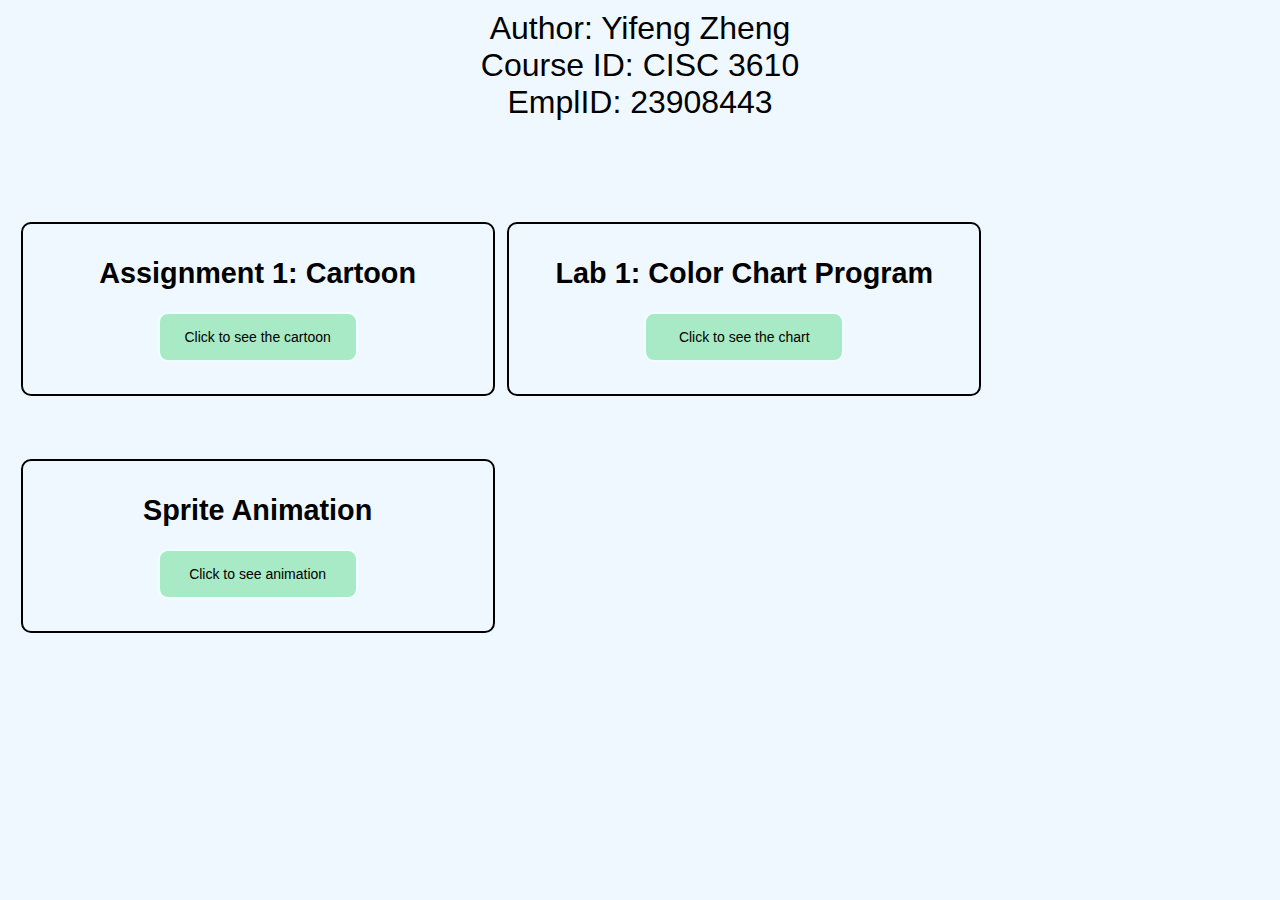
==== index.html @ 72d51e5a "inital work for sprtie animation project" ====
<!DOCTYPE html5>
<html lang="en">
    <head>
        <meta charset="UTF-8" />
        <meta http-equiv="X-UA-Compatible" content="IE=edge" />
        <meta name="viewport" content="width=device-width, initial-scale=1.0" />
        <title>CISC 3610 Assignment 1</title>
        <link rel="stylesheet" href="./style.css" />
    </head>
    <body>
        <header id="index-header">
            Author: Yifeng Zheng <br />
            Course ID: CISC 3610 <br />
            EmplID: 23908443
        </header>
        <div id="gridContainer">
            <div id="main-content" class="Assignment-Card">
                <h1 id="section-header">Assignment 1: Cartoon</h1>
                <a href="./Cartoon/html/cartoon.html"
                    ><button id="button-to-media">
                        Click to see the cartoon
                    </button></a
                >
                <br />
            </div>
            <div id="main-content" class="Assignment-Card">
                <h1 id="section-header">Lab 1: Color Chart Program</h1>
                <a href="./Labs/Lab09192022/colorChart.html"
                    ><button id="button-to-media">
                        Click to see the chart
                    </button></a
                >
                <br />
            </div>
            <div id="main-content" class="Assignment-Card">
                <h1 id="section-header">Sprite Animation</h1>
                <a href="./SpriteAnimation/html/animation.html"
                    ><button id="button-to-media">
                        Click to see animation
                    </button></a
                >
            </div>
        </div>
    </body>
</html>
---- style.css ----
body {
    background-color: aliceblue;
}

#index-header {
    margin-top: 10px;
    margin-bottom: 20px;
    text-align: center;
    font-family: "Trebuchet MS", "Lucida Sans Unicode", "Lucida Grande",
        "Lucida Sans", Arial, sans-serif;
    font-size: 2rem;
}

#gridContainer {
    margin-top: 3%;
    /* display: grid;
    grid-template-columns: auto auto auto auto;
    grid-column-gap: 1px;
    grid-row-gap: 20px; */
}

.Assignment-Card {
    border: 2px solid black;
    border-radius: 10px;
}

#main-content {
    width: 450px;
    height: 150px;
    text-align: center;
    float: left;
    margin-top: 5%;
    font-family: "Trebuchet MS", "Lucida Sans Unicode", "Lucida Grande",
        "Lucida Sans", Arial, sans-serif;
    padding: 10px;
    gap: 20px;
    margin-left: 1%;
}

#section-header {
    font-size: 1.8rem;
    margin: 5%;
}

#button-to-media {
    width: 200px;
    height: 50px;
    padding: 10px;
    border: 2px solid azure;
    background-color: #a8eac6;
    border-radius: 10px;
    font-size: 14px;
}
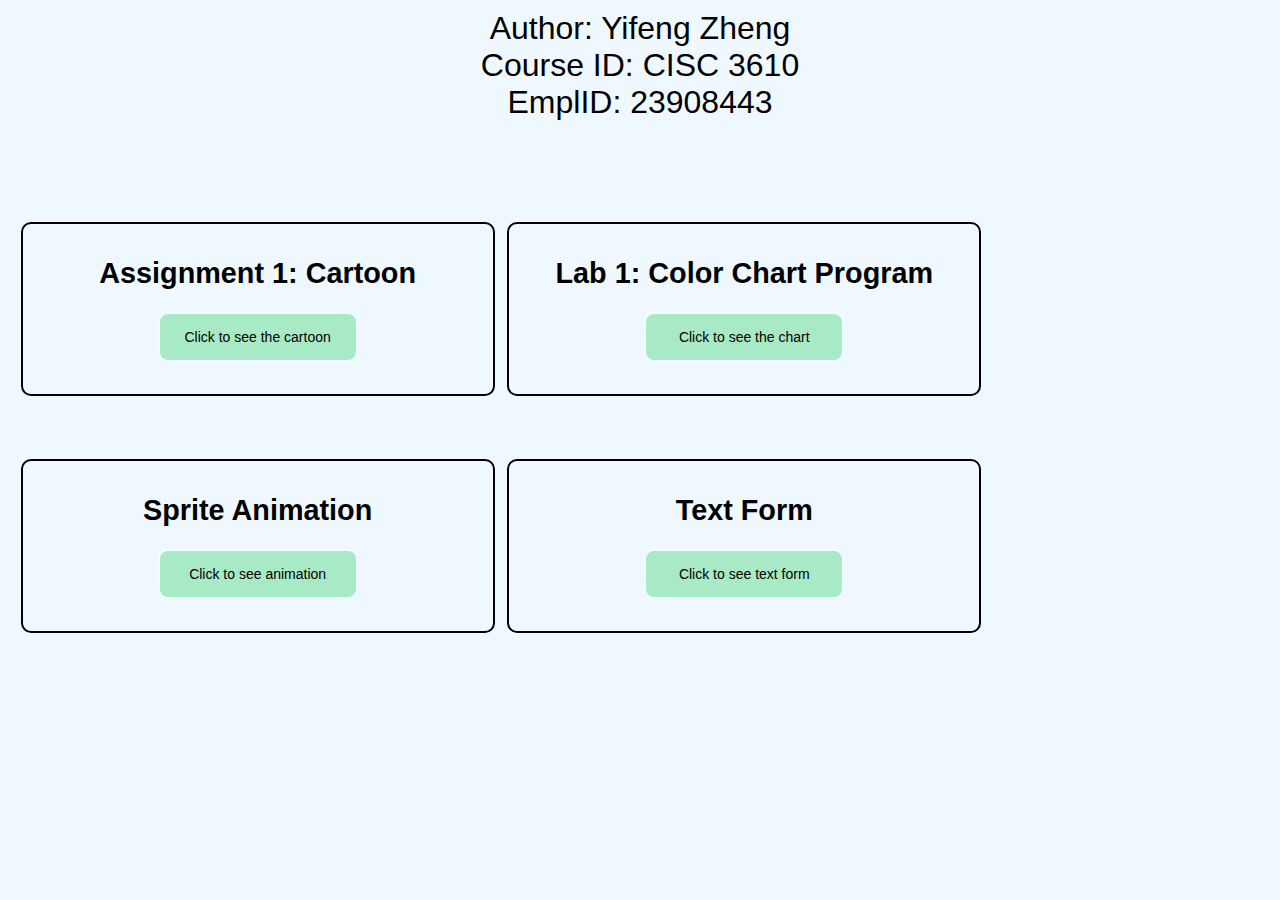
==== commit e9f5ac4e: "finished text form project" ====
--- a/index.html
+++ b/index.html
@@ -40,6 +40,14 @@
                     </button></a
                 >
             </div>
+            <div id="main-content" class="Assignment-Card">
+                <h1 id="section-header">Text Form</h1>
+                <a href="./TextForm/html/index.html"
+                    ><button id="button-to-media">
+                        Click to see text form
+                    </button></a
+                >
+            </div>
         </div>
     </body>
 </html>
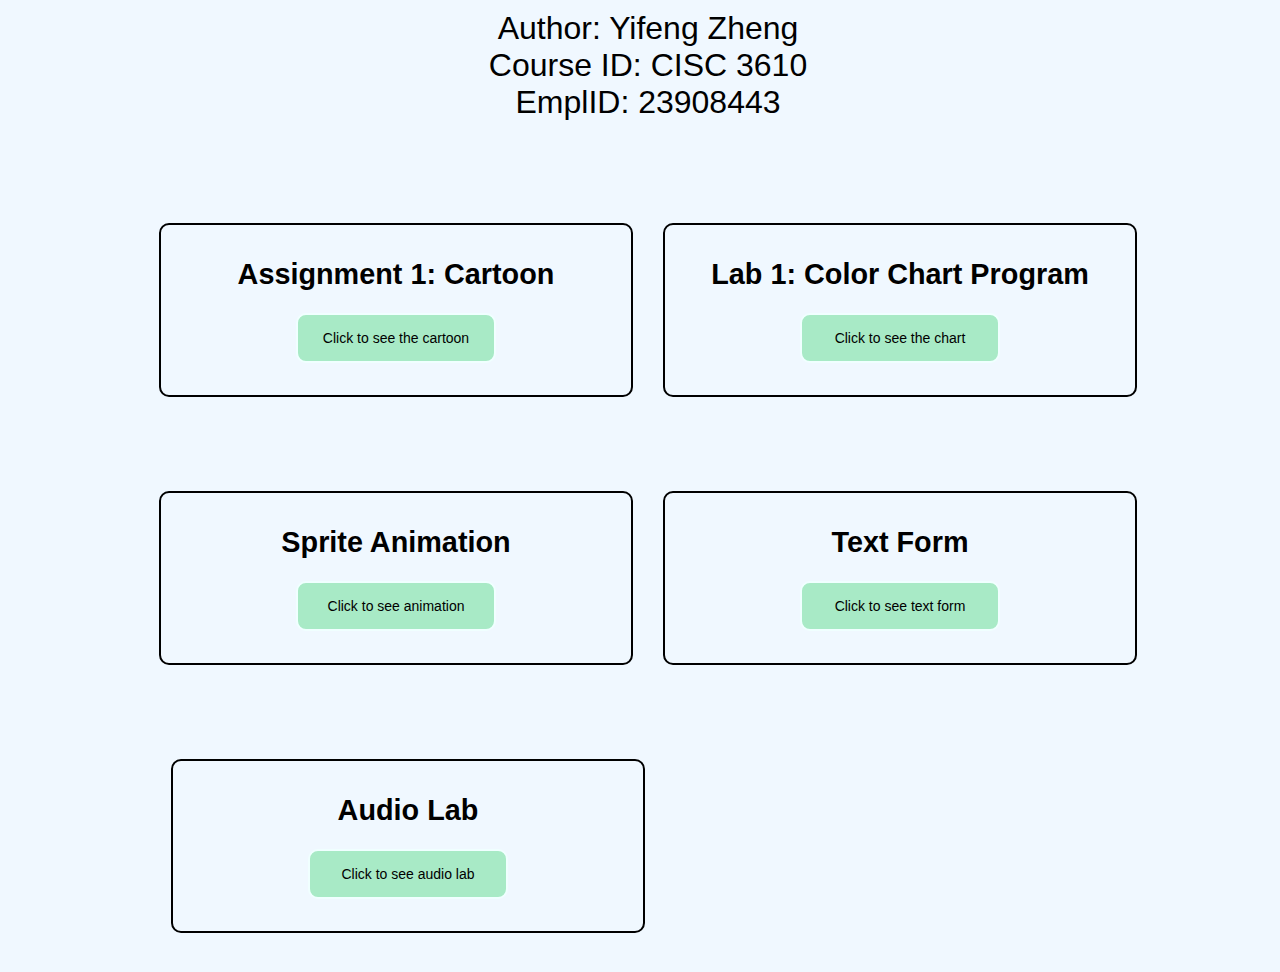
==== commit b4bcc644: "finished audio lab" ====
--- a/index.html
+++ b/index.html
@@ -48,6 +48,14 @@
                     </button></a
                 >
             </div>
+            <div id="main-content" class="Assignment-Card">
+                <h1 id="section-header">Audio Lab</h1>
+                <a href="./AudioLab/html/audioLab.html"
+                    ><button id="button-to-media">
+                        Click to see audio lab
+                    </button></a
+                >
+            </div>
         </div>
     </body>
 </html>
--- a/style.css
+++ b/style.css
@@ -1,5 +1,6 @@
 body {
     background-color: aliceblue;
+    width: 100%;
 }
 
 #index-header {
@@ -12,11 +13,21 @@
 }
 
 #gridContainer {
-    margin-top: 3%;
-    /* display: grid;
-    grid-template-columns: auto auto auto auto;
-    grid-column-gap: 1px;
-    grid-row-gap: 20px; */
+    width: 100%;
+    display: flex;
+    flex-direction: row;
+    flex-wrap: wrap;
+    margin: 3% auto;
+    align-items: center;
+    justify-content: center;
+    gap: 30px;
+}
+
+#gridContainer::after {
+    content: "";
+    min-width: 300px;
+    max-width: 600px;
+    width: 450px;
 }
 
 .Assignment-Card {
@@ -25,16 +36,15 @@
 }
 
 #main-content {
+    min-width: 300px;
+    max-width: 600px;
     width: 450px;
     height: 150px;
     text-align: center;
-    float: left;
     margin-top: 5%;
     font-family: "Trebuchet MS", "Lucida Sans Unicode", "Lucida Grande",
         "Lucida Sans", Arial, sans-serif;
     padding: 10px;
-    gap: 20px;
-    margin-left: 1%;
 }
 
 #section-header {
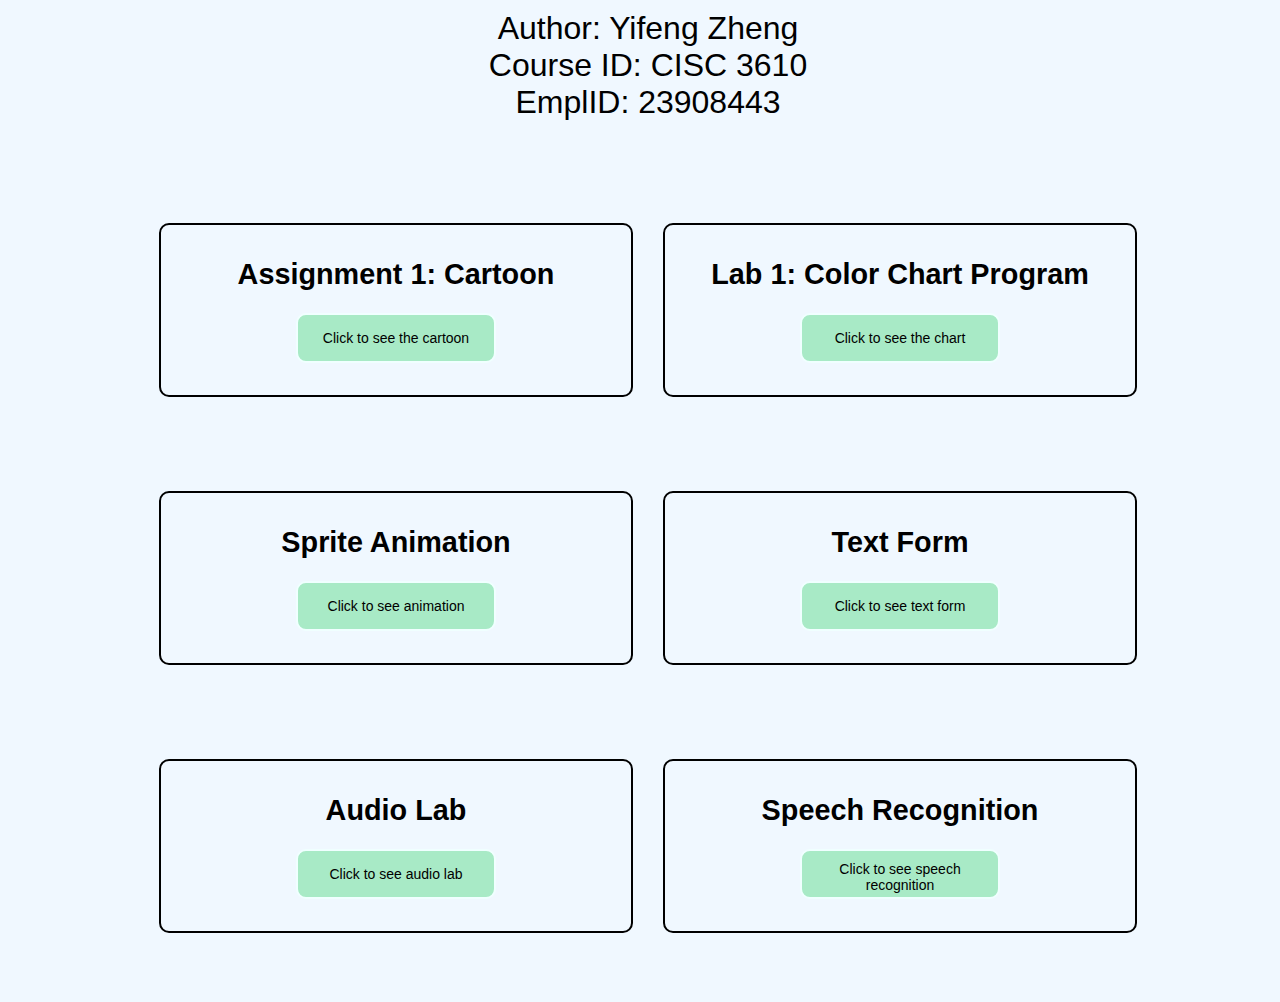
==== commit 2603f1f5: "inital work of speech recognition project" ====
--- a/index.html
+++ b/index.html
@@ -56,6 +56,14 @@
                     </button></a
                 >
             </div>
+            <div id="main-content" class="Assignment-Card">
+                <h1 id="section-header">Speech Recognition</h1>
+                <a href="./SpeechRecognition/speech.html"
+                    ><button id="button-to-media">
+                        Click to see speech recognition
+                    </button></a
+                >
+            </div>
         </div>
     </body>
 </html>
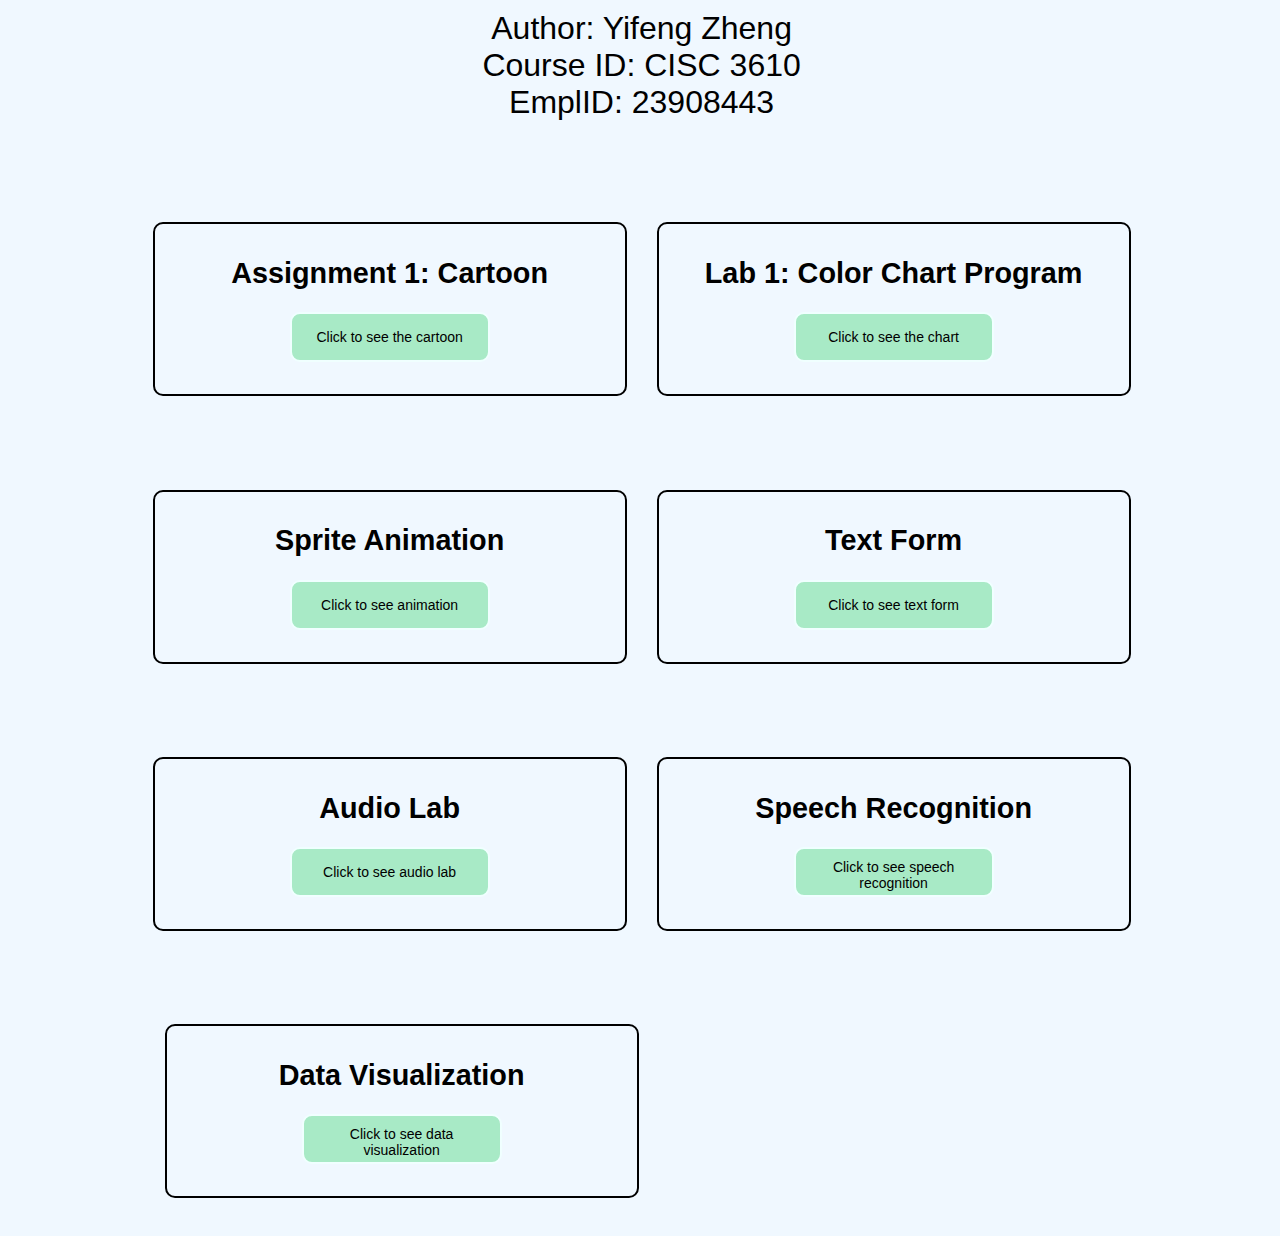
==== commit 5cd9b075: "finished data visualization" ====
--- a/index.html
+++ b/index.html
@@ -64,6 +64,14 @@
                     </button></a
                 >
             </div>
+            <div id="main-content" class="Assignment-Card">
+                <h1 id="section-header">Data Visualization</h1>
+                <a href="./DataVisualization/dataVisualization.html"
+                    ><button id="button-to-media">
+                        Click to see data visualization
+                    </button></a
+                >
+            </div>
         </div>
     </body>
 </html>
--- a/style.css
+++ b/style.css
@@ -1,6 +1,6 @@
 body {
     background-color: aliceblue;
-    width: 100%;
+    width: 99%;
 }
 
 #index-header {
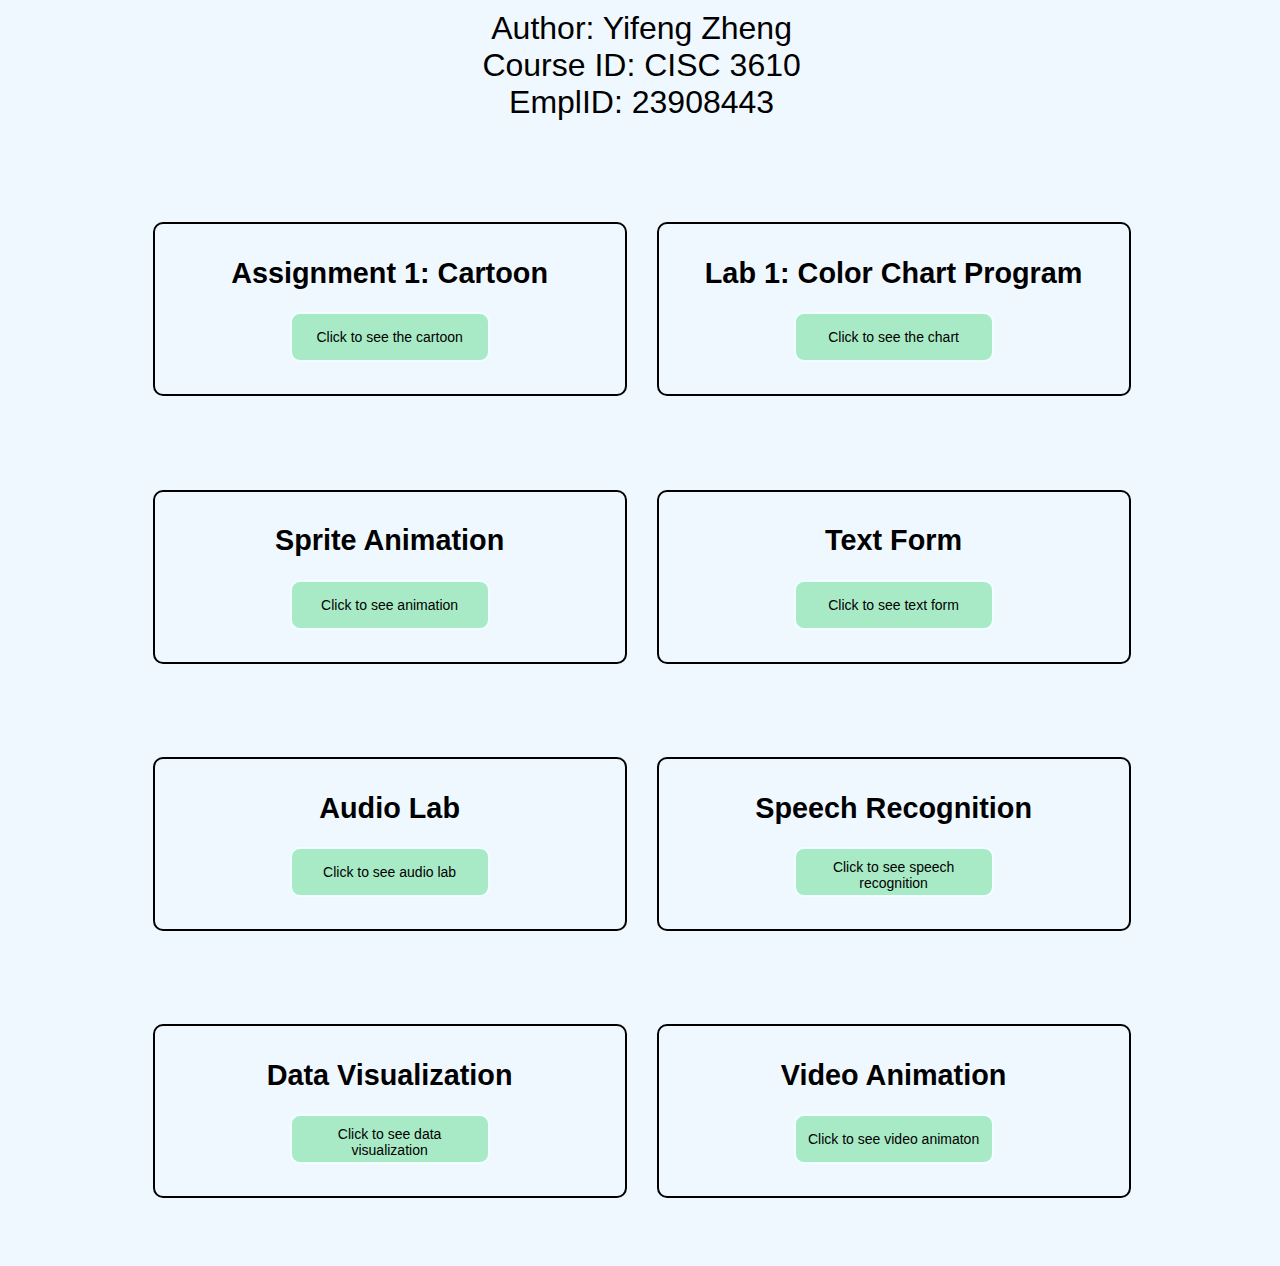
==== commit 06f0beff: "video animation project" ====
--- a/index.html
+++ b/index.html
@@ -72,6 +72,14 @@
                     </button></a
                 >
             </div>
+            <div id="main-content" class="Assignment-Card">
+                <h1 id="section-header">Video Animation</h1>
+                <a href="./VideoAnimation/videoAnimation.html"
+                    ><button id="button-to-media">
+                        Click to see video animaton
+                    </button></a
+                >
+            </div>
         </div>
     </body>
 </html>
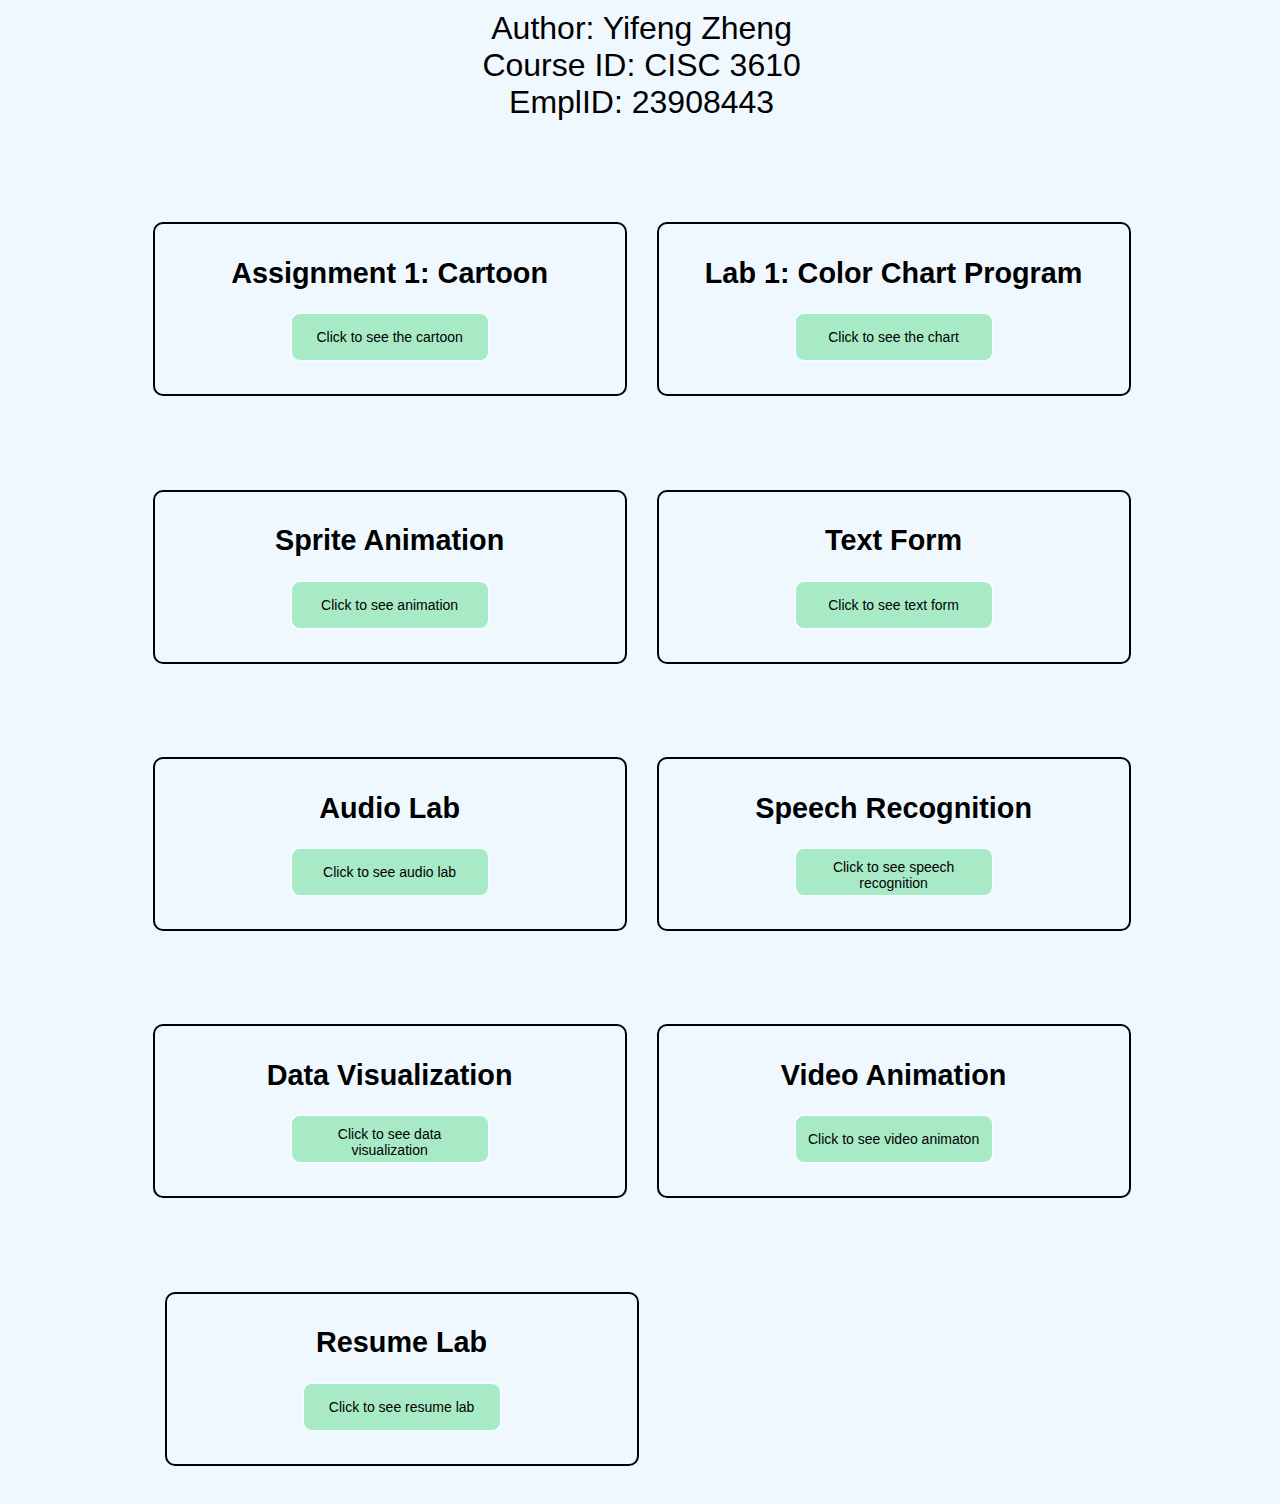
==== commit 1eb5c40a: "inital commit and work for resume" ====
--- a/index.html
+++ b/index.html
@@ -80,6 +80,14 @@
                     </button></a
                 >
             </div>
+            <div id="main-content" class="Assignment-Card">
+                <h1 id="section-header">Resume Lab</h1>
+                <a href="./Resume/resume.html"
+                    ><button id="button-to-media">
+                        Click to see resume lab
+                    </button></a
+                >
+            </div>
         </div>
     </body>
 </html>
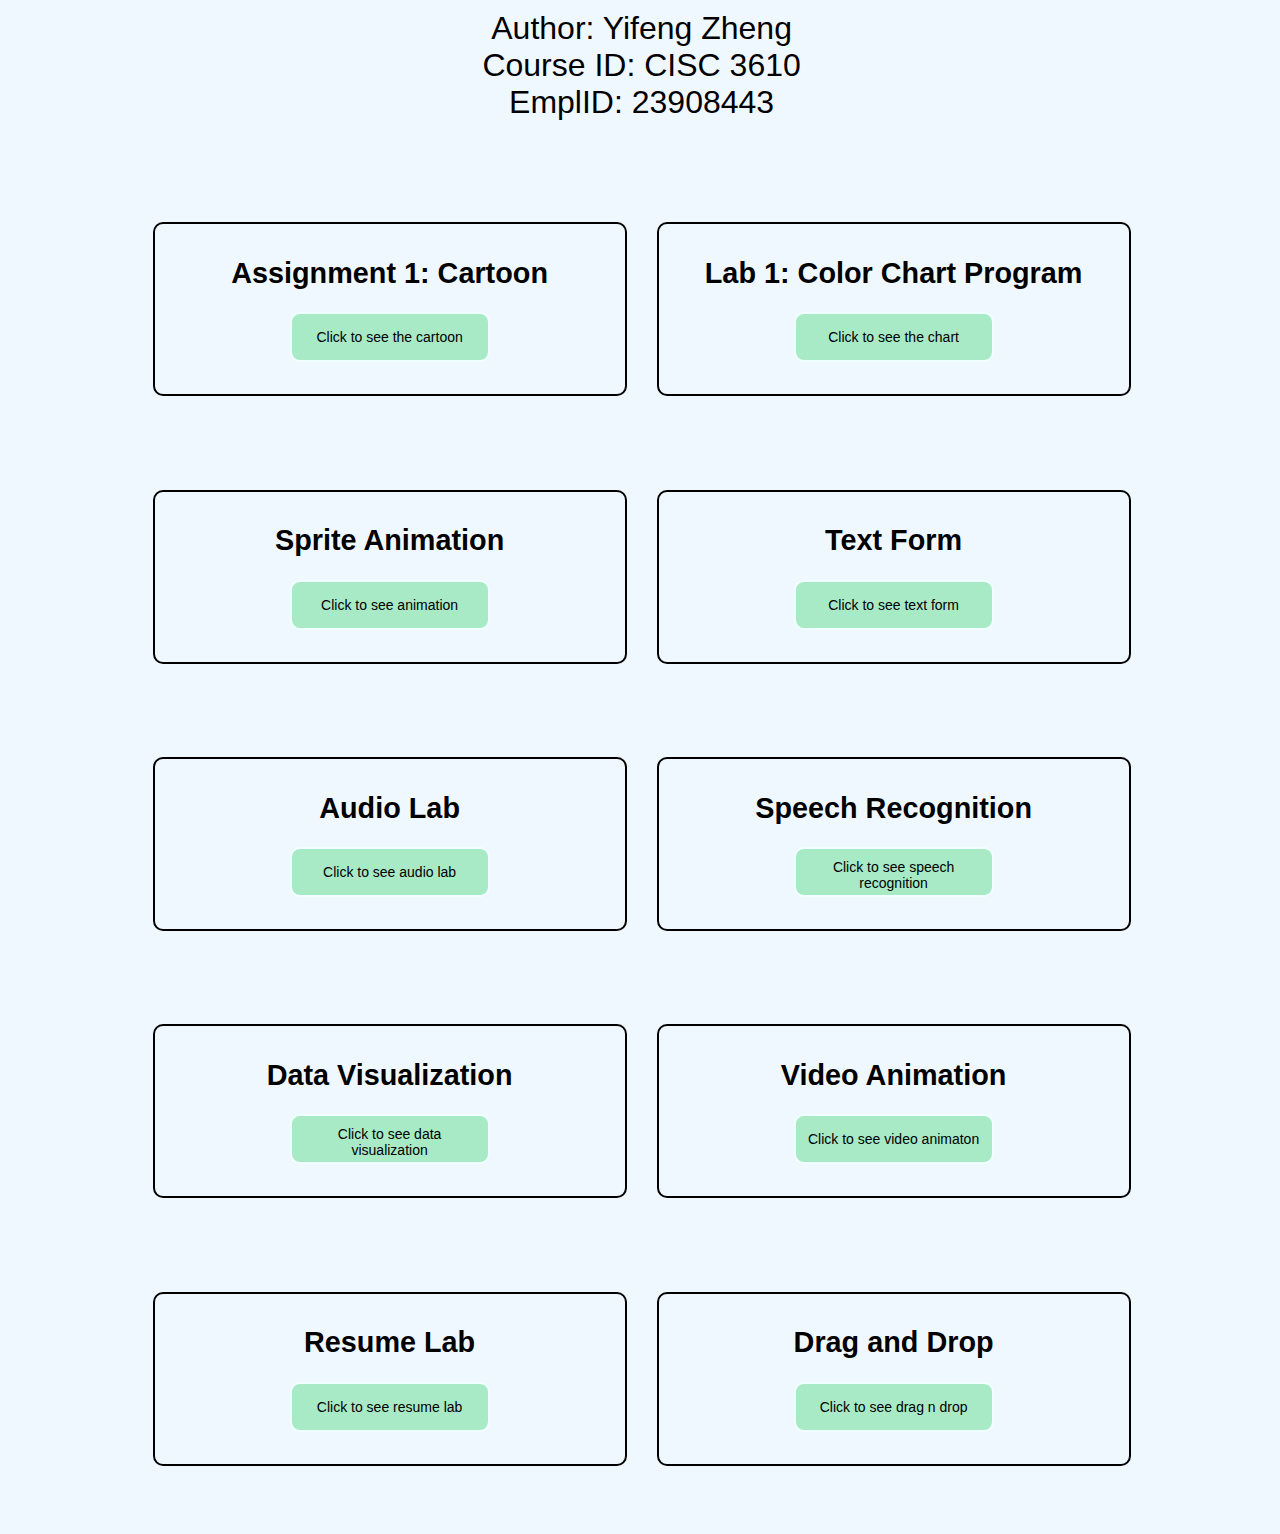
==== commit ce0cf787: "drag n drop html file" ====
--- a/index.html
+++ b/index.html
@@ -88,6 +88,14 @@
                     </button></a
                 >
             </div>
+            <div id="main-content" class="Assignment-Card">
+                <h1 id="section-header">Drag and Drop</h1>
+                <a href="./DragNDrop/dragNDrop.html"
+                    ><button id="button-to-media">
+                        Click to see drag n drop
+                    </button></a
+                >
+            </div>
         </div>
     </body>
 </html>
